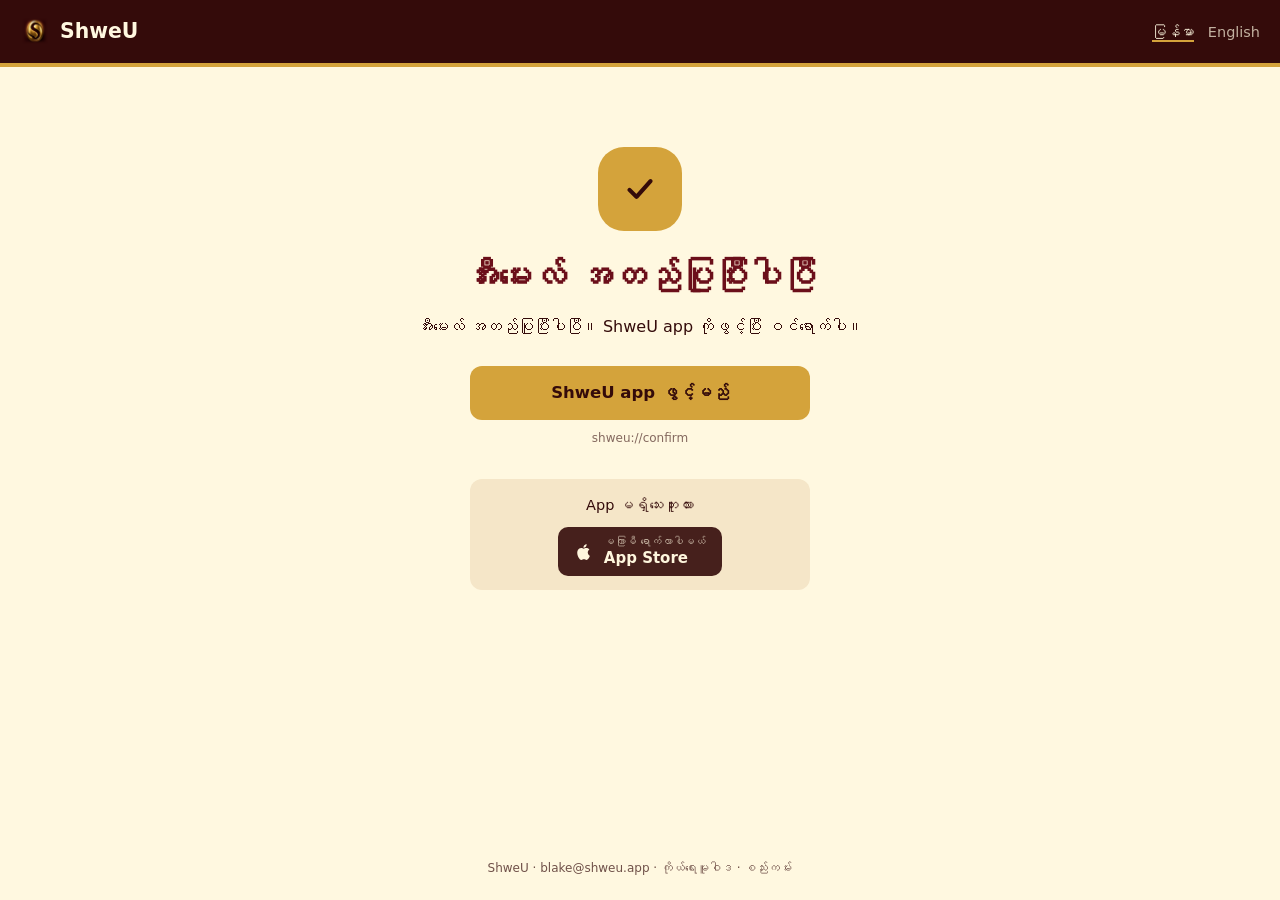
==== confirm/index.html @ a079d394 "Auth email web fallback pages: confirm, reset-password, expired; add logo" ====
<!DOCTYPE html>
<html lang="my">
<head>
<meta charset="utf-8">
<meta name="viewport" content="width=device-width, initial-scale=1">
<meta name="robots" content="noindex">
<title>ShweU</title>
<link rel="stylesheet" href="/styles.css">
<link rel="stylesheet" href="/fallback.css">
</head>
<body class="fb" data-state="confirm">
<header class="site-header">
<a class="brand" href="/"><img class="logo" src="/logo.png" alt="" width="30" height="30">ShweU</a>
<nav class="lang"><a href="?lang=my" data-lang="my" lang="my">မြန်မာ</a><a href="?lang=en" data-lang="en">English</a></nav>
</header>
<main class="fb-main">
<div class="fb-card">
<div class="fb-badge" style="background:#D4A33B"><svg width="42" height="42" viewBox="0 0 24 24" fill="none" stroke="#340B0A" stroke-width="2" stroke-linecap="round" stroke-linejoin="round" aria-hidden="true"><path d="M6 12.5l4 4 8-9" stroke="#340B0A" stroke-width="2.4"/></svg></div>
<h1 data-t="title"></h1>
<p class="fb-p" data-t="body"></p>
<a class="fb-btn" id="open" href="shweu://confirm" data-t="open"></a>
<div class="fb-code" id="code">shweu://confirm</div>
<div class="fb-alt">
<div data-t="noapp"></div>
<div class="fb-store" aria-disabled="true"><svg width="20" height="22" viewBox="0 0 24 24" fill="#FFF8E0" aria-hidden="true"><path d="M16.5 12.6c0-2.4 2-3.5 2-3.6-1.1-1.6-2.8-1.8-3.4-1.8-1.4-.2-2.8.8-3.5.8s-1.8-.8-3-.8C7 7.3 5.5 8.2 4.7 9.6c-1.7 2.9-.4 7.2 1.2 9.6.8 1.2 1.7 2.4 3 2.4 1.2 0 1.6-.8 3-.8s1.8.8 3 .8c1.3 0 2.1-1.2 2.9-2.3.9-1.3 1.3-2.6 1.3-2.7 0 0-2.6-1-2.6-4zM14.2 5.6c.6-.8 1.1-1.9 1-3-1 0-2.1.7-2.8 1.4-.6.7-1.1 1.8-1 2.9 1.1.1 2.1-.5 2.8-1.3z"/></svg><div><small data-t="soon"></small><b>App Store</b></div></div>
</div>
</div>
</main>
<footer class="fb-foot">ShweU · <a href="mailto:blake@shweu.app">blake@shweu.app</a> · <a href="/privacy/" data-t="privacy"></a> · <a href="/terms/" data-t="terms"></a></footer>
<script src="/fallback.js"></script>
</body>
</html>
---- styles.css ----
:root{--cream:#FFF8E0;--gold:#D4A33B;--maroon:#340B0A;--maroon2:#6B0F1A}
*{box-sizing:border-box}
html{-webkit-text-size-adjust:100%}
body{margin:0;background:var(--cream);color:var(--maroon);font-family:"Noto Sans Myanmar","Padauk","Myanmar Text","Pyidaungsu",-apple-system,system-ui,"Segoe UI",Roboto,sans-serif;font-size:17px;line-height:1.9;overflow-wrap:anywhere}
a{color:var(--maroon2)}
.site-header{display:flex;flex-wrap:wrap;gap:12px;align-items:center;justify-content:space-between;padding:14px 20px;background:var(--maroon);border-bottom:4px solid var(--gold)}
.site-header a{color:var(--cream);text-decoration:none}
.brand{font-weight:700;font-size:1.2em}
.site-header nav a{margin-left:16px}
main{max-width:820px;margin:0 auto;padding:28px 20px 60px}
h1{color:var(--maroon2);line-height:1.6;font-size:1.6em;margin:0 0 .8em}
h2{color:var(--maroon2);border-bottom:2px solid var(--gold);padding-bottom:4px;margin-top:2em;line-height:1.7;font-size:1.25em}
.legal p{white-space:pre-line}
blockquote{background:#F5E6C8;border-left:5px solid var(--gold);margin:0 0 1em;padding:10px 16px;border-radius:6px}
hr{border:0;border-top:1px solid var(--gold);opacity:.5}
ul{padding-left:1.3em}
.lead{font-size:1.1em}
.soon{background:var(--maroon2);color:var(--cream);padding:10px 16px;border-radius:6px;display:inline-block}
.button{display:inline-block;margin:4px 8px 4px 0;padding:8px 16px;border:2px solid var(--gold);border-radius:6px;text-decoration:none;font-weight:700}
.site-footer{text-align:center;font-size:.85em;padding:20px;border-top:1px solid var(--gold)}
@media (max-width:480px){body{font-size:16px}h1{font-size:1.35em}}
---- fallback.css ----
.fb{min-height:100vh;display:flex;flex-direction:column;line-height:1.7}
.fb .brand{display:flex;align-items:center;gap:10px}
.fb .logo{width:30px;height:30px;border-radius:8px}
.fb .lang a{margin-left:14px;font-size:.85em;opacity:.7}
.fb .lang a.on{opacity:1;border-bottom:2px solid var(--gold)}
.fb-main{flex:1;width:100%;max-width:1200px;margin:0 auto;padding:40px 24px 30px;text-align:center}
.fb-card{max-width:520px;margin:0 auto}
.fb-badge{width:84px;height:84px;border-radius:26px;margin:0 auto 18px;display:flex;align-items:center;justify-content:center}
.fb h1{font-size:26px;margin:0}
.fb-p{font-size:16px;margin:10px 0 0}
.fb-btn{display:flex;align-items:center;justify-content:center;height:54px;border-radius:12px;font-size:16.5px;font-weight:700;margin:26px auto 0;max-width:340px;background:var(--gold);color:var(--maroon);text-decoration:none}
.fb-code{font-size:12px;opacity:.6;margin-top:8px}
.fb-alt{margin:30px auto 0;max-width:340px;background:#F5E6C8;border-radius:12px;padding:14px 16px;font-size:14.5px}
.fb-store{margin:10px auto 0;display:inline-flex;align-items:center;gap:10px;background:var(--maroon);color:var(--cream);border-radius:10px;padding:8px 16px;opacity:.9;cursor:default;user-select:none;text-align:left;line-height:1.3}
.fb-store small{display:block;font-size:10.5px;opacity:.75}.fb-store b{font-size:15px}
.fb-foot{text-align:center;font-size:12px;opacity:.7;padding:0 16px 22px}
.fb-foot a{color:inherit;text-decoration:none}
@media (min-width:700px){.fb-main{padding:80px 24px 90px}.fb h1{font-size:34px}}
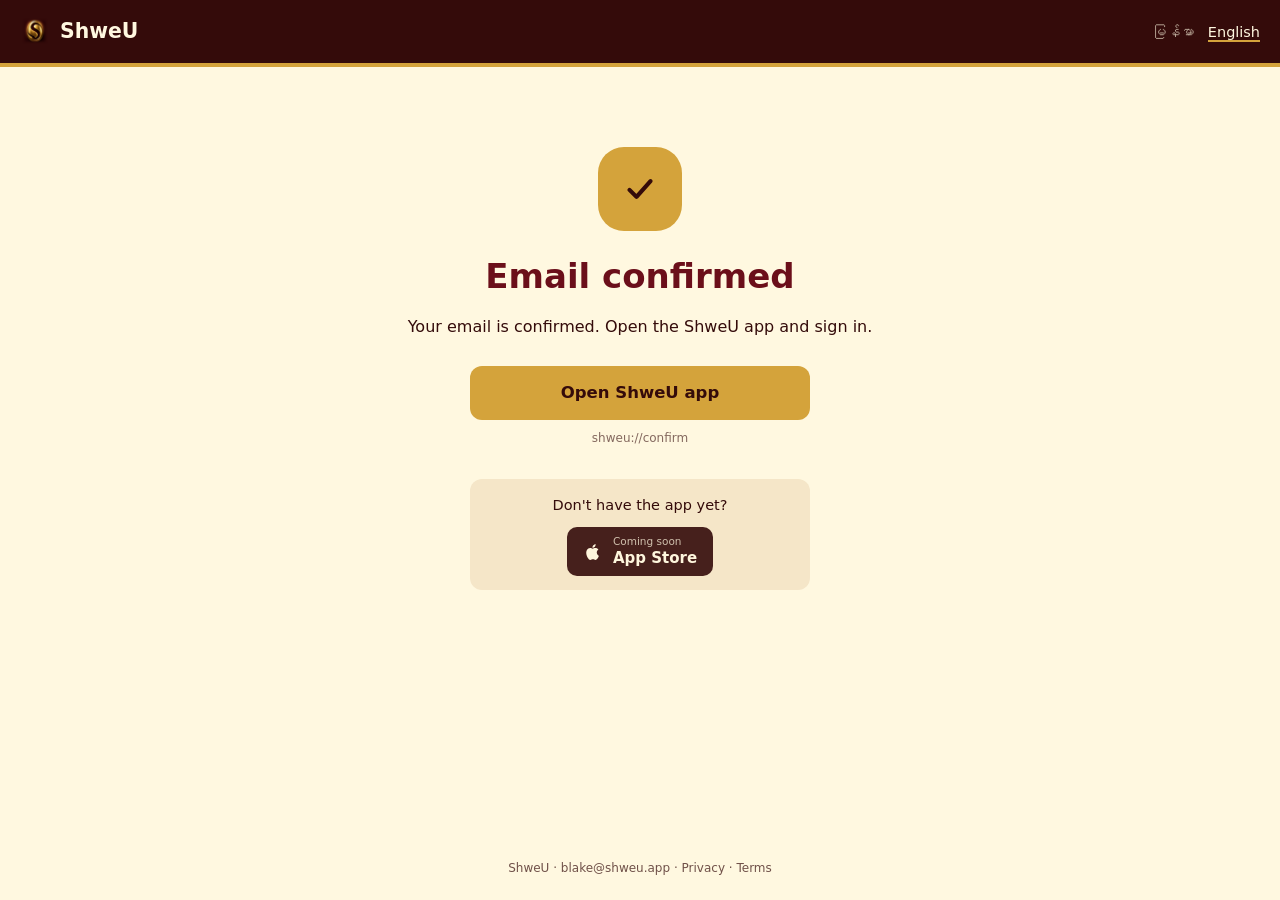
==== commit c40dc177: "Fallback pages: language from ?lang, saved toggle, then browser language; English static default" ====
--- a/confirm/index.html
+++ b/confirm/index.html
@@ -1,10 +1,10 @@
 <!DOCTYPE html>
-<html lang="my">
+<html lang="en">
 <head>
 <meta charset="utf-8">
 <meta name="viewport" content="width=device-width, initial-scale=1">
 <meta name="robots" content="noindex">
-<title>ShweU</title>
+<title>Email confirmed — ShweU</title>
 <link rel="stylesheet" href="/styles.css">
 <link rel="stylesheet" href="/fallback.css">
 </head>
@@ -16,17 +16,17 @@
 <main class="fb-main">
 <div class="fb-card">
 <div class="fb-badge" style="background:#D4A33B"><svg width="42" height="42" viewBox="0 0 24 24" fill="none" stroke="#340B0A" stroke-width="2" stroke-linecap="round" stroke-linejoin="round" aria-hidden="true"><path d="M6 12.5l4 4 8-9" stroke="#340B0A" stroke-width="2.4"/></svg></div>
-<h1 data-t="title"></h1>
-<p class="fb-p" data-t="body"></p>
-<a class="fb-btn" id="open" href="shweu://confirm" data-t="open"></a>
+<h1 data-t="title">Email confirmed</h1>
+<p class="fb-p" data-t="body">Your email is confirmed. Open the ShweU app and sign in.</p>
+<a class="fb-btn" id="open" href="shweu://confirm" data-t="open">Open ShweU app</a>
 <div class="fb-code" id="code">shweu://confirm</div>
 <div class="fb-alt">
-<div data-t="noapp"></div>
-<div class="fb-store" aria-disabled="true"><svg width="20" height="22" viewBox="0 0 24 24" fill="#FFF8E0" aria-hidden="true"><path d="M16.5 12.6c0-2.4 2-3.5 2-3.6-1.1-1.6-2.8-1.8-3.4-1.8-1.4-.2-2.8.8-3.5.8s-1.8-.8-3-.8C7 7.3 5.5 8.2 4.7 9.6c-1.7 2.9-.4 7.2 1.2 9.6.8 1.2 1.7 2.4 3 2.4 1.2 0 1.6-.8 3-.8s1.8.8 3 .8c1.3 0 2.1-1.2 2.9-2.3.9-1.3 1.3-2.6 1.3-2.7 0 0-2.6-1-2.6-4zM14.2 5.6c.6-.8 1.1-1.9 1-3-1 0-2.1.7-2.8 1.4-.6.7-1.1 1.8-1 2.9 1.1.1 2.1-.5 2.8-1.3z"/></svg><div><small data-t="soon"></small><b>App Store</b></div></div>
+<div data-t="noapp">Don't have the app yet?</div>
+<div class="fb-store" aria-disabled="true"><svg width="20" height="22" viewBox="0 0 24 24" fill="#FFF8E0" aria-hidden="true"><path d="M16.5 12.6c0-2.4 2-3.5 2-3.6-1.1-1.6-2.8-1.8-3.4-1.8-1.4-.2-2.8.8-3.5.8s-1.8-.8-3-.8C7 7.3 5.5 8.2 4.7 9.6c-1.7 2.9-.4 7.2 1.2 9.6.8 1.2 1.7 2.4 3 2.4 1.2 0 1.6-.8 3-.8s1.8.8 3 .8c1.3 0 2.1-1.2 2.9-2.3.9-1.3 1.3-2.6 1.3-2.7 0 0-2.6-1-2.6-4zM14.2 5.6c.6-.8 1.1-1.9 1-3-1 0-2.1.7-2.8 1.4-.6.7-1.1 1.8-1 2.9 1.1.1 2.1-.5 2.8-1.3z"/></svg><div><small data-t="soon">Coming soon</small><b>App Store</b></div></div>
 </div>
 </div>
 </main>
-<footer class="fb-foot">ShweU · <a href="mailto:blake@shweu.app">blake@shweu.app</a> · <a href="/privacy/" data-t="privacy"></a> · <a href="/terms/" data-t="terms"></a></footer>
+<footer class="fb-foot">ShweU · <a href="mailto:blake@shweu.app">blake@shweu.app</a> · <a href="/privacy/" data-t="privacy">Privacy</a> · <a href="/terms/" data-t="terms">Terms</a></footer>
 <script src="/fallback.js"></script>
 </body>
 </html>
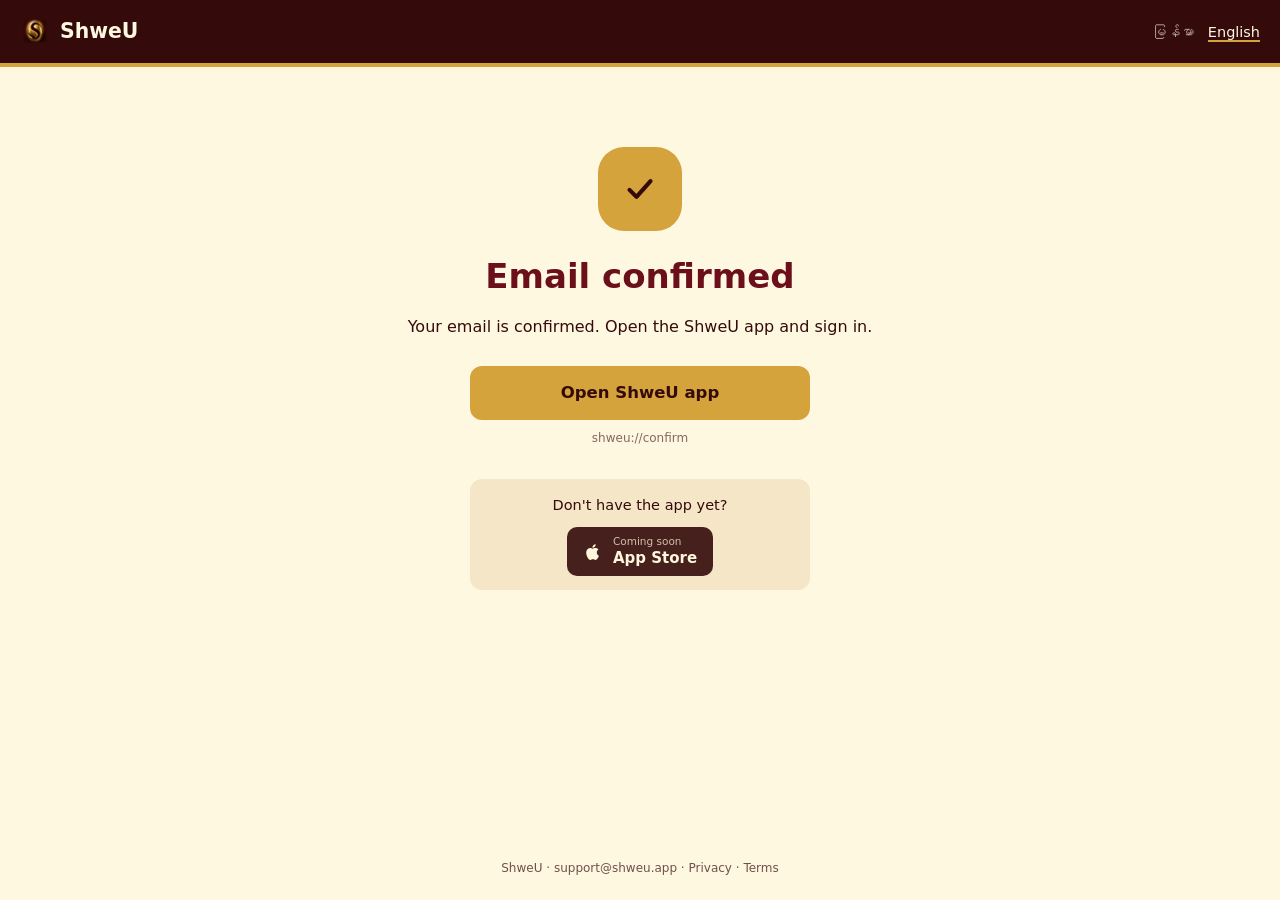
==== commit eac90b2d: "Contact address support@shweu.app on every page (was blake@shweu.app); email-logo.png (192 px) for t" ====
--- a/confirm/index.html
+++ b/confirm/index.html
@@ -26,7 +26,7 @@
 </div>
 </div>
 </main>
-<footer class="fb-foot">ShweU · <a href="mailto:blake@shweu.app">blake@shweu.app</a> · <a href="/privacy/" data-t="privacy">Privacy</a> · <a href="/terms/" data-t="terms">Terms</a></footer>
+<footer class="fb-foot">ShweU · <a href="mailto:support@shweu.app">support@shweu.app</a> · <a href="/privacy/" data-t="privacy">Privacy</a> · <a href="/terms/" data-t="terms">Terms</a></footer>
 <script src="/fallback.js"></script>
 </body>
 </html>
--- a/styles.css
+++ b/styles.css
@@ -19,3 +19,26 @@
 .button{display:inline-block;margin:4px 8px 4px 0;padding:8px 16px;border:2px solid var(--gold);border-radius:6px;text-decoration:none;font-weight:700}
 .site-footer{text-align:center;font-size:.85em;padding:20px;border-top:1px solid var(--gold)}
 @media (max-width:480px){body{font-size:16px}h1{font-size:1.35em}}
+/* Legal / support pages (one language per page, 2026-11-06) */
+.lang-switch{display:flex;border:1.5px solid var(--gold);border-radius:999px;overflow:hidden;font-size:.85em;line-height:1.6}
+.lang-switch a,.lang-switch span{padding:2px 12px;color:var(--cream);text-decoration:none}
+.lang-switch .on{background:var(--gold);color:var(--maroon);font-weight:700}
+.doc-nav{display:flex;flex-wrap:wrap;gap:4px 20px;padding:8px 20px;background:#4a1512}
+.doc-nav a{color:var(--cream);text-decoration:none;opacity:.85;font-size:.95em}
+.doc-nav a.cur{opacity:1;border-bottom:2px solid var(--gold)}
+body.doc.en{font-family:-apple-system,system-ui,"Segoe UI",Roboto,"Noto Sans Myanmar",sans-serif;line-height:1.65}
+.doc-main{max-width:760px}
+.doc-main h1{margin-bottom:.2em}
+.doc-main h3{font-size:1.02em;margin:1.2em 0 .2em;color:var(--maroon)}
+.doc-main ul{margin:.3em 0 .8em}
+.doc-main li{margin:.25em 0}
+.meta{font-size:.85em;color:#7b6450;margin:0 0 1.2em}
+.summary{background:#FFFDF6;border:1px solid #ecd9a8;border-radius:12px;padding:12px 16px;margin:0 0 1.2em}
+.summary-title{font-weight:700;margin:0 0 .3em}
+.summary ul{margin:0}
+.toc{columns:2;column-gap:28px;font-size:.92em;margin:0 0 .5em;padding-left:1.3em}
+.toc a{text-decoration:none}
+@media (max-width:560px){.toc{columns:1}}
+body.doc{overflow-wrap:break-word;word-break:normal}
+body.doc.my .doc-main{line-height:1.95}
+.doc-nav{gap:4px 18px}
